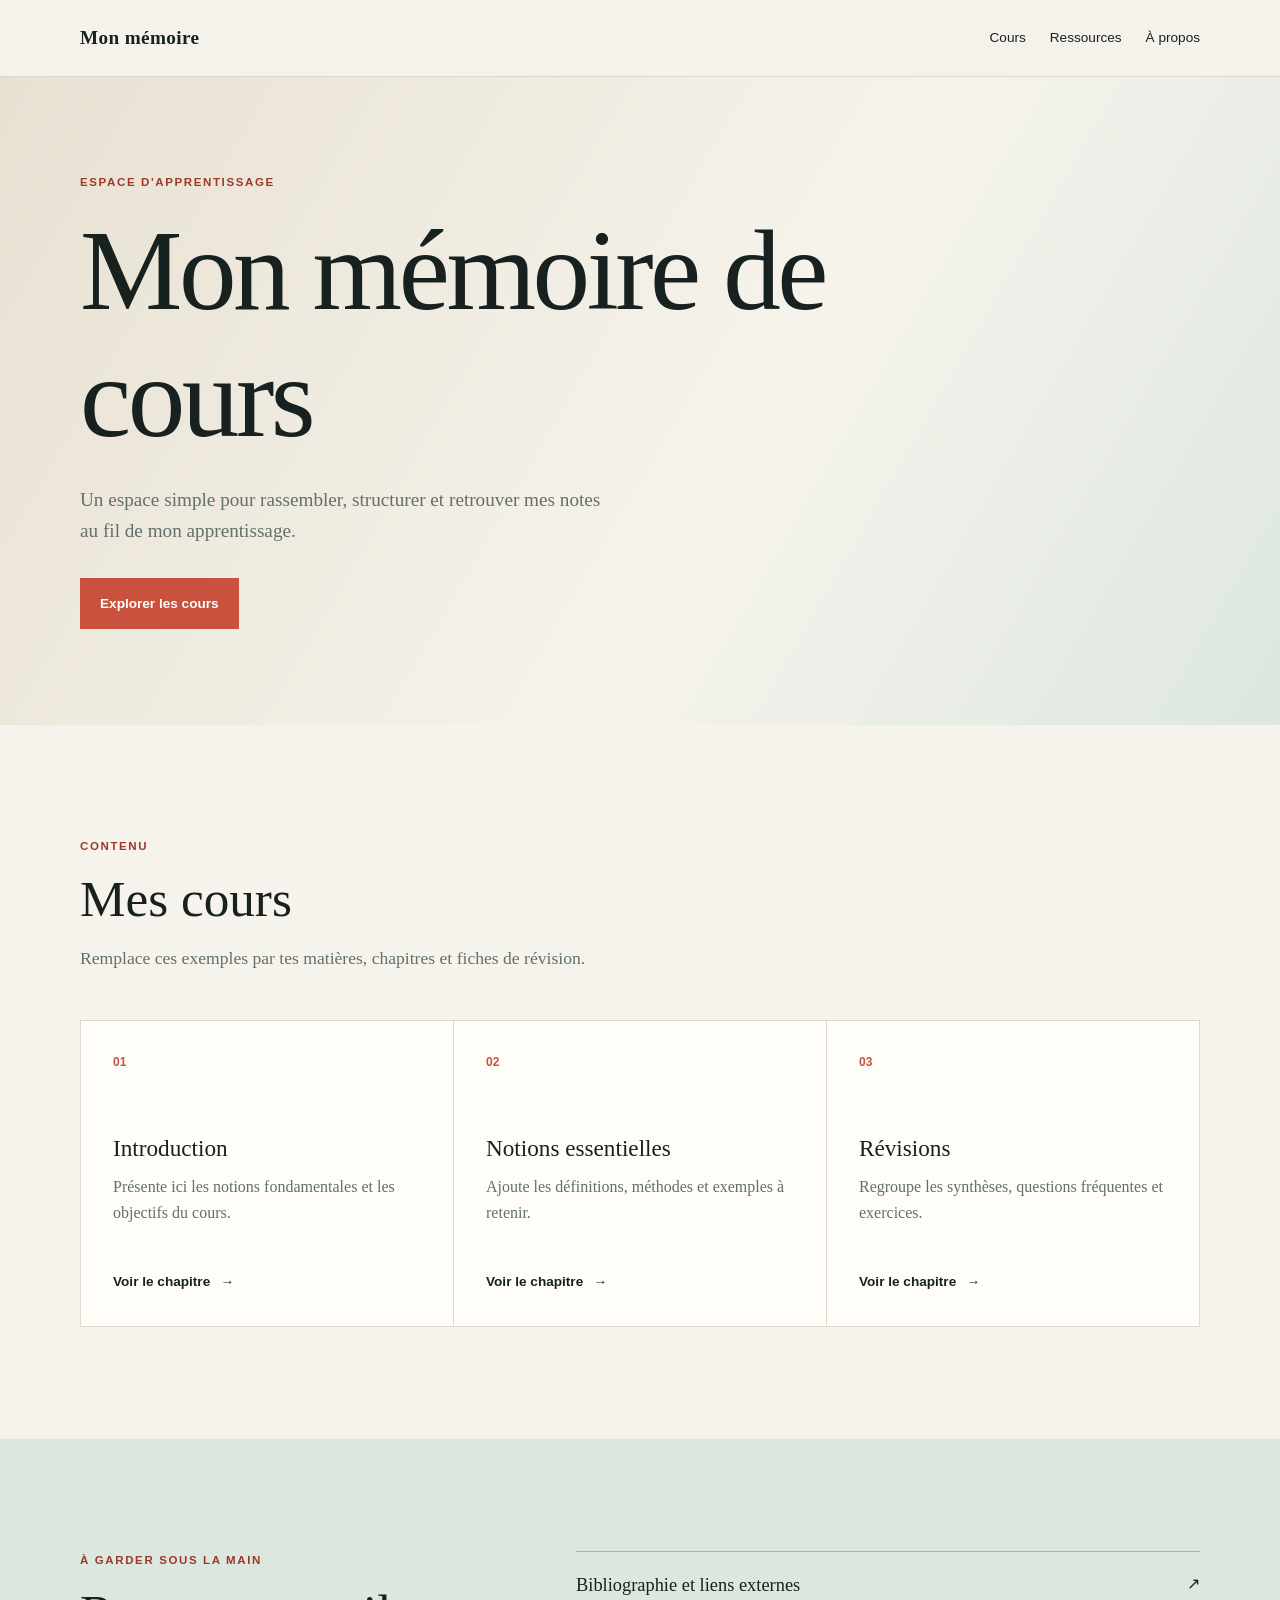
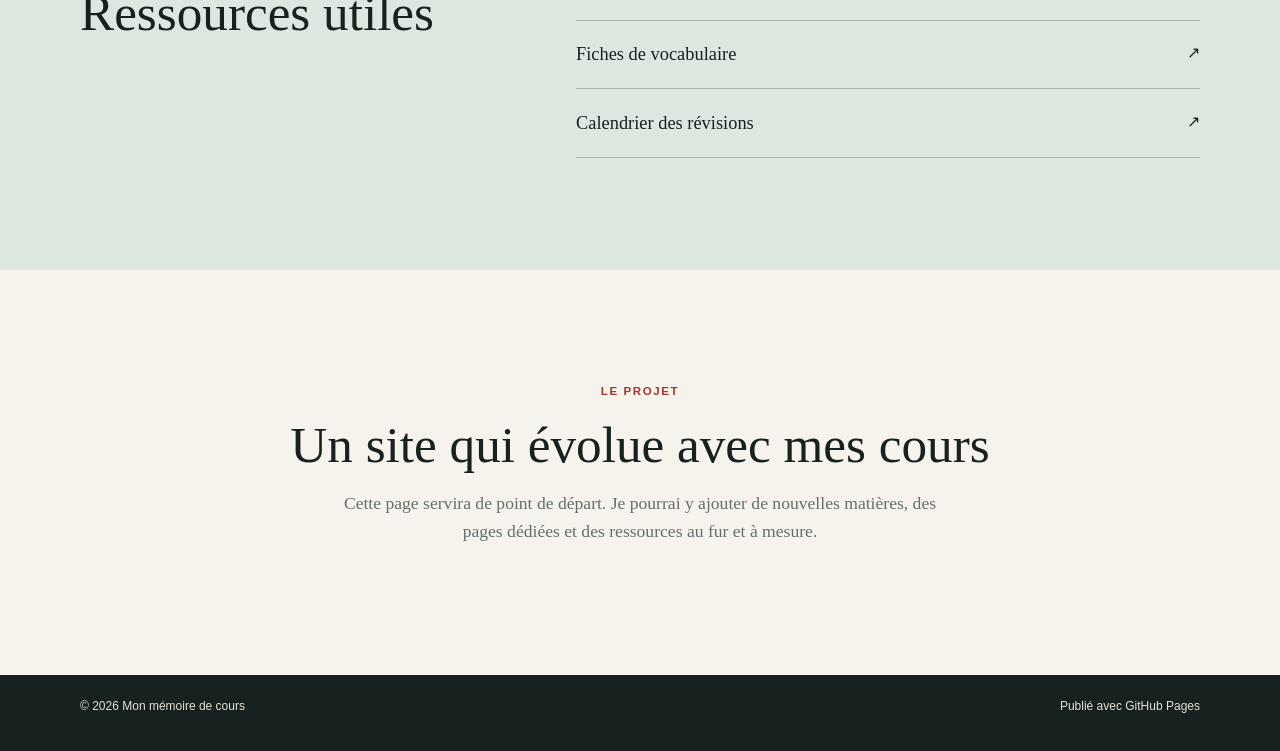
==== index.html @ 3faaf84e "Création du mémoire de cours" ====
<!DOCTYPE html>
<html lang="fr">
<head>
  <meta charset="UTF-8">
  <meta name="viewport" content="width=device-width, initial-scale=1.0">
  <meta name="description" content="Mémoire de cours personnel, organisé par thèmes et chapitres.">
  <title>Mon mémoire de cours</title>
  <link rel="stylesheet" href="style.css">
</head>
<body>
  <header class="site-header">
    <div class="container header-content">
      <a class="logo" href="#accueil" aria-label="Retour à l'accueil">Mon mémoire</a>
      <nav aria-label="Navigation principale">
        <a href="#cours">Cours</a>
        <a href="#ressources">Ressources</a>
        <a href="#a-propos">À propos</a>
      </nav>
    </div>
  </header>

  <main>
    <section id="accueil" class="hero">
      <div class="container hero-content">
        <p class="eyebrow">Espace d'apprentissage</p>
        <h1>Mon mémoire de cours</h1>
        <p class="hero-text">Un espace simple pour rassembler, structurer et retrouver mes notes au fil de mon apprentissage.</p>
        <a class="button" href="#cours">Explorer les cours</a>
      </div>
    </section>

    <section id="cours" class="section container">
      <div class="section-heading">
        <p class="eyebrow">Contenu</p>
        <h2>Mes cours</h2>
        <p>Remplace ces exemples par tes matières, chapitres et fiches de révision.</p>
      </div>

      <div class="course-grid">
        <article class="course-card">
          <span class="card-number">01</span>
          <h3>Introduction</h3>
          <p>Présente ici les notions fondamentales et les objectifs du cours.</p>
          <a href="#">Voir le chapitre <span aria-hidden="true">→</span></a>
        </article>
        <article class="course-card">
          <span class="card-number">02</span>
          <h3>Notions essentielles</h3>
          <p>Ajoute les définitions, méthodes et exemples à retenir.</p>
          <a href="#">Voir le chapitre <span aria-hidden="true">→</span></a>
        </article>
        <article class="course-card">
          <span class="card-number">03</span>
          <h3>Révisions</h3>
          <p>Regroupe les synthèses, questions fréquentes et exercices.</p>
          <a href="#">Voir le chapitre <span aria-hidden="true">→</span></a>
        </article>
      </div>
    </section>

    <section id="ressources" class="section section-alt">
      <div class="container resource-layout">
        <div>
          <p class="eyebrow">À garder sous la main</p>
          <h2>Ressources utiles</h2>
        </div>
        <ul class="resource-list">
          <li><a href="#">Bibliographie et liens externes</a><span>↗</span></li>
          <li><a href="#">Fiches de vocabulaire</a><span>↗</span></li>
          <li><a href="#">Calendrier des révisions</a><span>↗</span></li>
        </ul>
      </div>
    </section>

    <section id="a-propos" class="section container about">
      <p class="eyebrow">Le projet</p>
      <h2>Un site qui évolue avec mes cours</h2>
      <p>Cette page servira de point de départ. Je pourrai y ajouter de nouvelles matières, des pages dédiées et des ressources au fur et à mesure.</p>
    </section>
  </main>

  <footer class="site-footer">
    <div class="container footer-content">
      <p>© 2026 Mon mémoire de cours</p>
      <p>Publié avec GitHub Pages</p>
    </div>
  </footer>
</body>
</html>
---- style.css ----
:root {
  --ink: #17211f;
  --muted: #61706c;
  --paper: #f6f3ec;
  --surface: #fffdf8;
  --accent: #c8523d;
  --accent-dark: #9d382b;
  --line: #ddd8cd;
  --max-width: 1120px;
}

* {
  box-sizing: border-box;
}

html {
  scroll-behavior: smooth;
}

body {
  margin: 0;
  color: var(--ink);
  background: var(--paper);
  font-family: Georgia, "Times New Roman", serif;
  line-height: 1.6;
}

a {
  color: inherit;
}

.container {
  width: min(calc(100% - 3rem), var(--max-width));
  margin: 0 auto;
}

.site-header {
  border-bottom: 1px solid var(--line);
  background: rgba(246, 243, 236, 0.94);
}

.header-content,
.footer-content {
  display: flex;
  align-items: center;
  justify-content: space-between;
  gap: 2rem;
  min-height: 76px;
}

.logo {
  color: var(--ink);
  font-size: 1.2rem;
  font-weight: bold;
  text-decoration: none;
  letter-spacing: 0.02em;
}

nav {
  display: flex;
  gap: 1.5rem;
  font-family: Arial, sans-serif;
  font-size: 0.85rem;
}

nav a {
  text-decoration: none;
}

nav a:hover,
.course-card a:hover,
.resource-list a:hover {
  color: var(--accent);
}

.hero {
  min-height: 560px;
  display: grid;
  align-items: center;
  background: linear-gradient(120deg, #e8e1d2 0%, var(--paper) 58%, #dce7e0 100%);
}

.hero-content {
  padding: 6rem 0;
}

.eyebrow {
  margin: 0 0 1rem;
  color: var(--accent-dark);
  font-family: Arial, sans-serif;
  font-size: 0.72rem;
  font-weight: bold;
  letter-spacing: 0.14em;
  text-transform: uppercase;
}

h1,
h2,
h3,
p {
  margin-top: 0;
}

h1,
h2,
h3 {
  line-height: 1.1;
}

h1 {
  max-width: 760px;
  margin-bottom: 1.5rem;
  font-size: clamp(3.5rem, 9vw, 7.5rem);
  font-weight: normal;
  letter-spacing: -0.03em;
}

h2 {
  margin-bottom: 1rem;
  font-size: clamp(2rem, 4vw, 3.5rem);
  font-weight: normal;
}

h3 {
  margin-bottom: 0.8rem;
  font-size: 1.45rem;
  font-weight: normal;
}

.hero-text {
  max-width: 540px;
  margin-bottom: 2rem;
  color: var(--muted);
  font-size: 1.2rem;
}

.button {
  display: inline-block;
  padding: 0.9rem 1.25rem;
  color: #fff;
  background: var(--accent);
  font-family: Arial, sans-serif;
  font-size: 0.85rem;
  font-weight: bold;
  text-decoration: none;
}

.button:hover {
  background: var(--accent-dark);
}

.section {
  padding-top: 7rem;
  padding-bottom: 7rem;
}

.section-heading {
  max-width: 660px;
  margin-bottom: 3rem;
}

.section-heading > p:last-child,
.about > p:last-child {
  color: var(--muted);
  font-size: 1.1rem;
}

.course-grid {
  display: grid;
  grid-template-columns: repeat(3, 1fr);
  gap: 1px;
  background: var(--line);
  border: 1px solid var(--line);
}

.course-card {
  min-height: 300px;
  padding: 2rem;
  background: var(--surface);
}

.card-number {
  display: block;
  margin-bottom: 4rem;
  color: var(--accent);
  font-family: Arial, sans-serif;
  font-size: 0.75rem;
  font-weight: bold;
}

.course-card p {
  min-height: 78px;
  color: var(--muted);
}

.course-card a {
  font-family: Arial, sans-serif;
  font-size: 0.85rem;
  font-weight: bold;
  text-decoration: none;
}

.course-card a span {
  margin-left: 0.4rem;
}

.section-alt {
  background: #dce7e0;
}

.resource-layout {
  display: grid;
  grid-template-columns: 0.8fr 1.2fr;
  gap: 5rem;
  align-items: start;
}

.resource-list {
  margin: 0;
  padding: 0;
  list-style: none;
  border-top: 1px solid rgba(23, 33, 31, 0.25);
}

.resource-list li {
  display: flex;
  justify-content: space-between;
  gap: 1rem;
  padding: 1.2rem 0;
  border-bottom: 1px solid rgba(23, 33, 31, 0.25);
}

.resource-list a {
  font-size: 1.15rem;
  text-decoration: none;
}

.about {
  max-width: calc(var(--max-width) * 0.75);
  margin-left: auto;
  margin-right: auto;
  text-align: center;
}

.about > p:last-child {
  max-width: 600px;
  margin-left: auto;
  margin-right: auto;
}

.site-footer {
  color: #e8e1d2;
  background: var(--ink);
  font-family: Arial, sans-serif;
  font-size: 0.75rem;
}

@media (max-width: 700px) {
  .container {
    width: min(calc(100% - 2rem), var(--max-width));
  }

  .header-content {
    align-items: flex-start;
    flex-direction: column;
    gap: 0.8rem;
    padding: 1.25rem 0;
  }

  nav {
    gap: 1rem;
  }

  .hero {
    min-height: 500px;
  }

  .hero-content {
    padding: 4rem 0;
  }

  h1 {
    font-size: clamp(3.2rem, 16vw, 5rem);
  }

  .section {
    padding-top: 5rem;
    padding-bottom: 5rem;
  }

  .course-grid,
  .resource-layout {
    grid-template-columns: 1fr;
  }

  .course-card {
    min-height: auto;
  }

  .card-number,
  .course-card p {
    margin-bottom: 1.5rem;
    min-height: auto;
  }

  .resource-layout {
    gap: 2rem;
  }

  .footer-content {
    align-items: flex-start;
    flex-direction: column;
    gap: 0.2rem;
    padding: 1.5rem 0;
  }
}
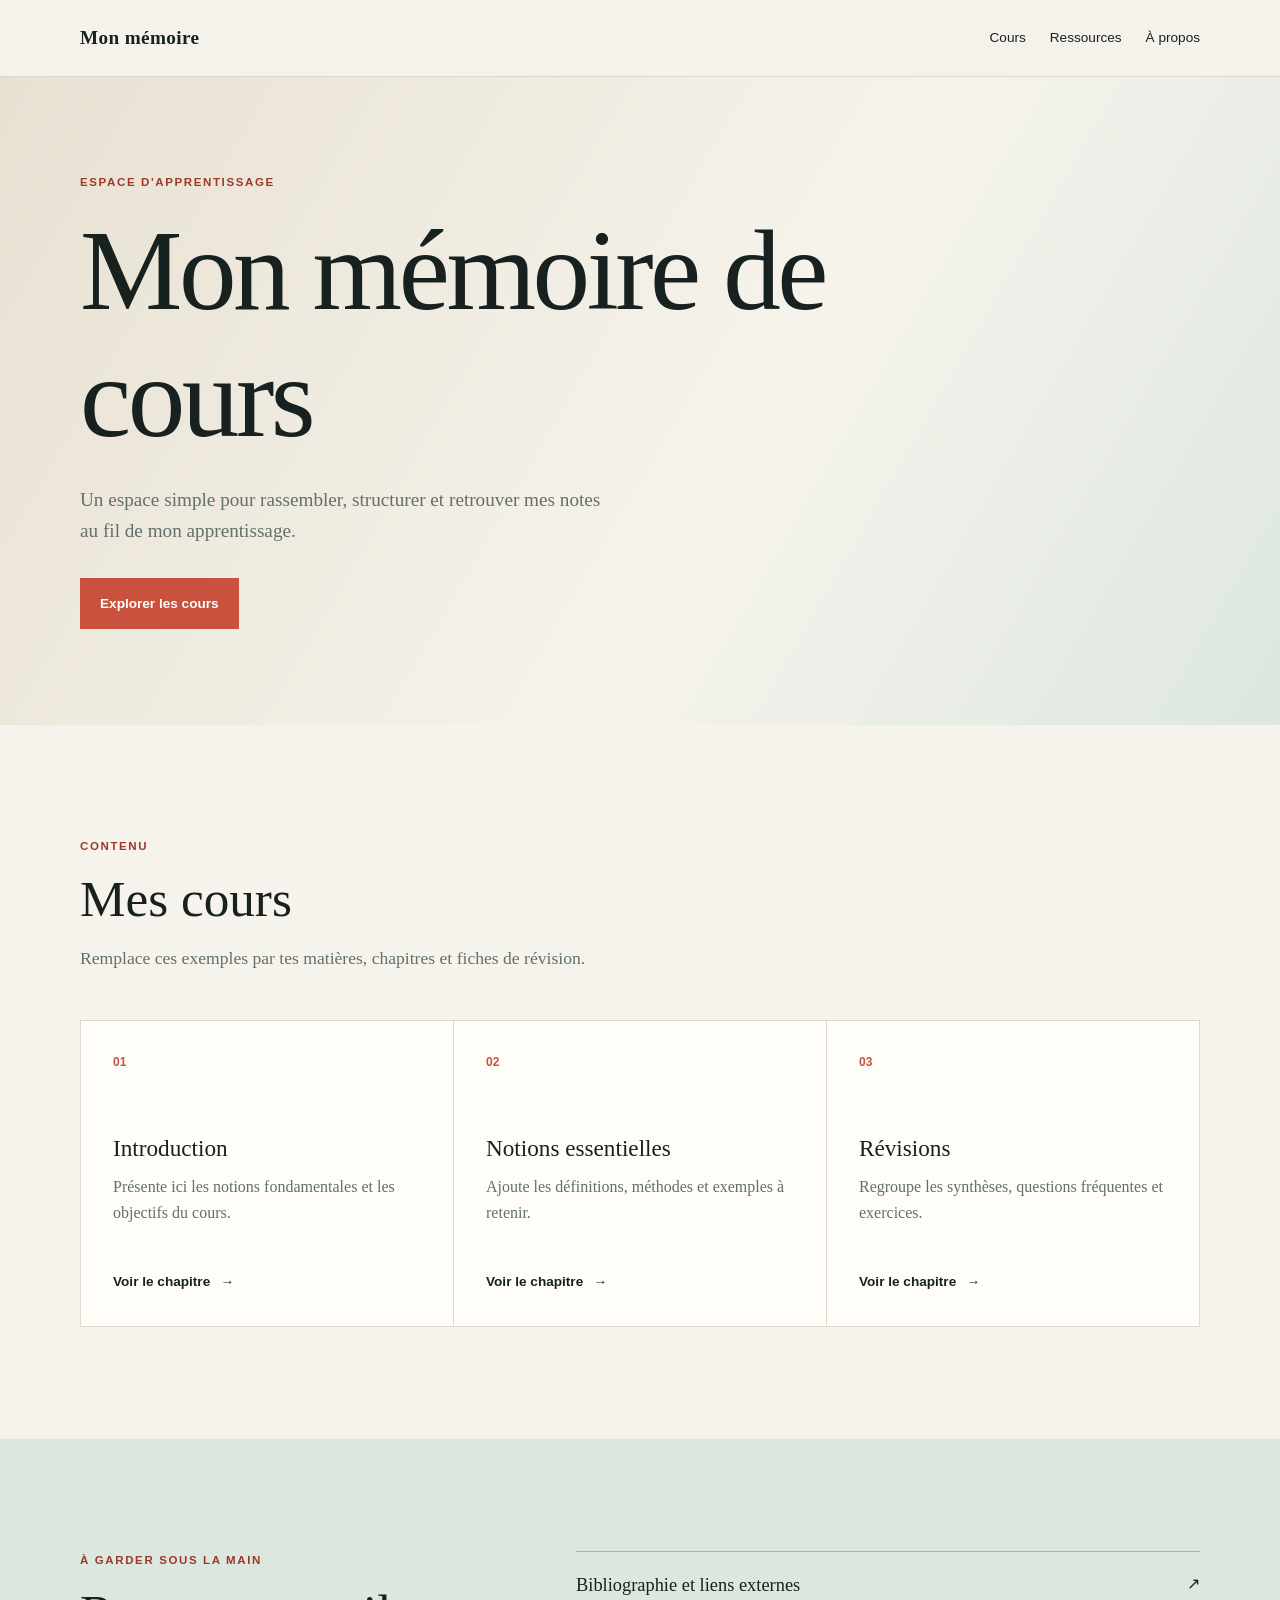
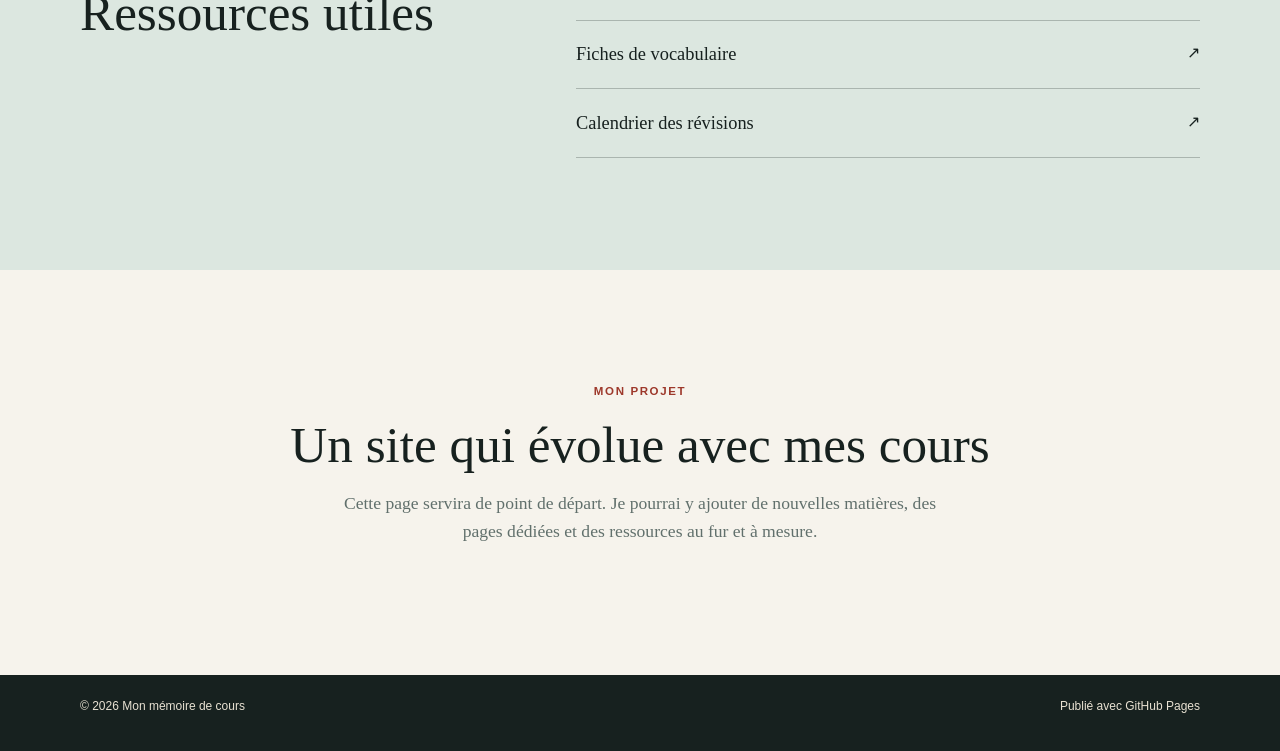
==== commit a1d4fe34: "maj du site" ====
--- a/index.html
+++ b/index.html
@@ -1,89 +1,90 @@
-<!DOCTYPE html>
-<html lang="fr">
-<head>
-  <meta charset="UTF-8">
-  <meta name="viewport" content="width=device-width, initial-scale=1.0">
-  <meta name="description" content="Mémoire de cours personnel, organisé par thèmes et chapitres.">
-  <title>Mon mémoire de cours</title>
-  <link rel="stylesheet" href="style.css">
-</head>
-<body>
-  <header class="site-header">
-    <div class="container header-content">
-      <a class="logo" href="#accueil" aria-label="Retour à l'accueil">Mon mémoire</a>
-      <nav aria-label="Navigation principale">
-        <a href="#cours">Cours</a>
-        <a href="#ressources">Ressources</a>
-        <a href="#a-propos">À propos</a>
-      </nav>
-    </div>
-  </header>
-
-  <main>
-    <section id="accueil" class="hero">
-      <div class="container hero-content">
-        <p class="eyebrow">Espace d'apprentissage</p>
-        <h1>Mon mémoire de cours</h1>
-        <p class="hero-text">Un espace simple pour rassembler, structurer et retrouver mes notes au fil de mon apprentissage.</p>
-        <a class="button" href="#cours">Explorer les cours</a>
-      </div>
-    </section>
-
-    <section id="cours" class="section container">
-      <div class="section-heading">
-        <p class="eyebrow">Contenu</p>
-        <h2>Mes cours</h2>
-        <p>Remplace ces exemples par tes matières, chapitres et fiches de révision.</p>
-      </div>
-
-      <div class="course-grid">
-        <article class="course-card">
-          <span class="card-number">01</span>
-          <h3>Introduction</h3>
-          <p>Présente ici les notions fondamentales et les objectifs du cours.</p>
-          <a href="#">Voir le chapitre <span aria-hidden="true">→</span></a>
-        </article>
-        <article class="course-card">
-          <span class="card-number">02</span>
-          <h3>Notions essentielles</h3>
-          <p>Ajoute les définitions, méthodes et exemples à retenir.</p>
-          <a href="#">Voir le chapitre <span aria-hidden="true">→</span></a>
-        </article>
-        <article class="course-card">
-          <span class="card-number">03</span>
-          <h3>Révisions</h3>
-          <p>Regroupe les synthèses, questions fréquentes et exercices.</p>
-          <a href="#">Voir le chapitre <span aria-hidden="true">→</span></a>
-        </article>
-      </div>
-    </section>
-
-    <section id="ressources" class="section section-alt">
-      <div class="container resource-layout">
-        <div>
-          <p class="eyebrow">À garder sous la main</p>
-          <h2>Ressources utiles</h2>
-        </div>
-        <ul class="resource-list">
-          <li><a href="#">Bibliographie et liens externes</a><span>↗</span></li>
-          <li><a href="#">Fiches de vocabulaire</a><span>↗</span></li>
-          <li><a href="#">Calendrier des révisions</a><span>↗</span></li>
-        </ul>
-      </div>
-    </section>
-
-    <section id="a-propos" class="section container about">
-      <p class="eyebrow">Le projet</p>
-      <h2>Un site qui évolue avec mes cours</h2>
-      <p>Cette page servira de point de départ. Je pourrai y ajouter de nouvelles matières, des pages dédiées et des ressources au fur et à mesure.</p>
-    </section>
-  </main>
-
-  <footer class="site-footer">
-    <div class="container footer-content">
-      <p>© 2026 Mon mémoire de cours</p>
-      <p>Publié avec GitHub Pages</p>
-    </div>
-  </footer>
-</body>
-</html>
+<!DOCTYPE html>
+<html lang="fr">
+<head>
+  <meta charset="UTF-8">
+  <meta name="viewport" content="width=device-width, initial-scale=1.0">
+  <meta name="description" content="Mémoire de cours personnel, organisé par thèmes et chapitres.">
+  <title>Mon mémoire de cours</title>
+  <link rel="stylesheet" href="style.css">
+</head>
+<body>
+  <header class="site-header">
+    <div class="container header-content">
+      <a class="logo" href="#accueil" aria-label="Retour à l'accueil">Mon mémoire</a>
+      <nav aria-label="Navigation principale">
+        <a href="#cours">Cours</a>
+        <a href="#ressources">Ressources</a>
+        <a href="#a-propos">À propos</a>
+      </nav>
+    </div>
+  </header>
+
+  <main>
+    <section id="accueil" class="hero">
+      <div class="container hero-content">
+        <p class="eyebrow">Espace d'apprentissage</p>
+        <h1>Mon mémoire de cours</h1>
+        <p class="hero-text">Un espace simple pour rassembler, structurer et retrouver mes notes au fil de mon apprentissage.</p>
+        <a class="button" href="#cours">Explorer les cours</a>
+      </div>
+    </section>
+
+    <section id="cours" class="section container">
+      <div class="section-heading">
+        <p class="eyebrow">Contenu</p>
+        <h2>Mes cours</h2>
+        <p>Remplace ces exemples par tes matières, chapitres et fiches de révision.</p>
+      </div>
+
+      <div class="course-grid">
+        <article class="course-card">
+          <span class="card-number">01</span>
+          <h3>Introduction</h3>
+          <p>Présente ici les notions fondamentales et les objectifs du cours.</p>
+          <a href="#">Voir le chapitre <span aria-hidden="true">→</span></a>
+        </article>
+        <article class="course-card">
+          <span class="card-number">02</span>
+          <h3>Notions essentielles</h3>
+          <p>Ajoute les définitions, méthodes et exemples à retenir.</p>
+          <a href="#">Voir le chapitre <span aria-hidden="true">→</span></a>
+        </article>
+        <article class="course-card">
+          <span class="card-number">03</span>
+          <h3>Révisions</h3>
+          <p>Regroupe les synthèses, questions fréquentes et exercices.</p>
+          <a href="#">Voir le chapitre <span aria-hidden="true">→</span></a>
+        </article>
+      </div>
+    </section>
+
+    <section id="ressources" class="section section-alt">
+      <div class="container resource-layout">
+        <div>
+          <p class="eyebrow">À garder sous la main</p>
+          <h2>Ressources utiles</h2>
+        </div>
+        <ul class="resource-list">
+          <li><a href="#">Bibliographie et liens externes</a><span>↗</span></li>
+          <li><a href="#">Fiches de vocabulaire</a><span>↗</span></li>
+          <li><a href="#">Calendrier des révisions</a><span>↗</span></li>
+        </ul>
+      </div>
+    </section>
+
+    <section id="a-propos" class="section container about">
+      <p class="eyebrow">mon projet</p>
+      <h2>Un site qui évolue avec mes cours</h2>
+      <p>Cette page servira de point de départ. Je pourrai y ajouter de nouvelles matières, des pages dédiées et des ressources au fur et à mesure.</p>
+    </section>
+  </main>
+
+  <footer class="site-footer">
+    <div class="container footer-content">
+      <p>© 2026 Mon mémoire de cours</p>
+      <p>Publié avec GitHub Pages</p>
+
+    </div>
+  </footer>
+</body>
+</html>
--- a/style.css
+++ b/style.css
@@ -1,316 +1,316 @@
-:root {
-  --ink: #17211f;
-  --muted: #61706c;
-  --paper: #f6f3ec;
-  --surface: #fffdf8;
-  --accent: #c8523d;
-  --accent-dark: #9d382b;
-  --line: #ddd8cd;
-  --max-width: 1120px;
-}
-
-* {
-  box-sizing: border-box;
-}
-
-html {
-  scroll-behavior: smooth;
-}
-
-body {
-  margin: 0;
-  color: var(--ink);
-  background: var(--paper);
-  font-family: Georgia, "Times New Roman", serif;
-  line-height: 1.6;
-}
-
-a {
-  color: inherit;
-}
-
-.container {
-  width: min(calc(100% - 3rem), var(--max-width));
-  margin: 0 auto;
-}
-
-.site-header {
-  border-bottom: 1px solid var(--line);
-  background: rgba(246, 243, 236, 0.94);
-}
-
-.header-content,
-.footer-content {
-  display: flex;
-  align-items: center;
-  justify-content: space-between;
-  gap: 2rem;
-  min-height: 76px;
-}
-
-.logo {
-  color: var(--ink);
-  font-size: 1.2rem;
-  font-weight: bold;
-  text-decoration: none;
-  letter-spacing: 0.02em;
-}
-
-nav {
-  display: flex;
-  gap: 1.5rem;
-  font-family: Arial, sans-serif;
-  font-size: 0.85rem;
-}
-
-nav a {
-  text-decoration: none;
-}
-
-nav a:hover,
-.course-card a:hover,
-.resource-list a:hover {
-  color: var(--accent);
-}
-
-.hero {
-  min-height: 560px;
-  display: grid;
-  align-items: center;
-  background: linear-gradient(120deg, #e8e1d2 0%, var(--paper) 58%, #dce7e0 100%);
-}
-
-.hero-content {
-  padding: 6rem 0;
-}
-
-.eyebrow {
-  margin: 0 0 1rem;
-  color: var(--accent-dark);
-  font-family: Arial, sans-serif;
-  font-size: 0.72rem;
-  font-weight: bold;
-  letter-spacing: 0.14em;
-  text-transform: uppercase;
-}
-
-h1,
-h2,
-h3,
-p {
-  margin-top: 0;
-}
-
-h1,
-h2,
-h3 {
-  line-height: 1.1;
-}
-
-h1 {
-  max-width: 760px;
-  margin-bottom: 1.5rem;
-  font-size: clamp(3.5rem, 9vw, 7.5rem);
-  font-weight: normal;
-  letter-spacing: -0.03em;
-}
-
-h2 {
-  margin-bottom: 1rem;
-  font-size: clamp(2rem, 4vw, 3.5rem);
-  font-weight: normal;
-}
-
-h3 {
-  margin-bottom: 0.8rem;
-  font-size: 1.45rem;
-  font-weight: normal;
-}
-
-.hero-text {
-  max-width: 540px;
-  margin-bottom: 2rem;
-  color: var(--muted);
-  font-size: 1.2rem;
-}
-
-.button {
-  display: inline-block;
-  padding: 0.9rem 1.25rem;
-  color: #fff;
-  background: var(--accent);
-  font-family: Arial, sans-serif;
-  font-size: 0.85rem;
-  font-weight: bold;
-  text-decoration: none;
-}
-
-.button:hover {
-  background: var(--accent-dark);
-}
-
-.section {
-  padding-top: 7rem;
-  padding-bottom: 7rem;
-}
-
-.section-heading {
-  max-width: 660px;
-  margin-bottom: 3rem;
-}
-
-.section-heading > p:last-child,
-.about > p:last-child {
-  color: var(--muted);
-  font-size: 1.1rem;
-}
-
-.course-grid {
-  display: grid;
-  grid-template-columns: repeat(3, 1fr);
-  gap: 1px;
-  background: var(--line);
-  border: 1px solid var(--line);
-}
-
-.course-card {
-  min-height: 300px;
-  padding: 2rem;
-  background: var(--surface);
-}
-
-.card-number {
-  display: block;
-  margin-bottom: 4rem;
-  color: var(--accent);
-  font-family: Arial, sans-serif;
-  font-size: 0.75rem;
-  font-weight: bold;
-}
-
-.course-card p {
-  min-height: 78px;
-  color: var(--muted);
-}
-
-.course-card a {
-  font-family: Arial, sans-serif;
-  font-size: 0.85rem;
-  font-weight: bold;
-  text-decoration: none;
-}
-
-.course-card a span {
-  margin-left: 0.4rem;
-}
-
-.section-alt {
-  background: #dce7e0;
-}
-
-.resource-layout {
-  display: grid;
-  grid-template-columns: 0.8fr 1.2fr;
-  gap: 5rem;
-  align-items: start;
-}
-
-.resource-list {
-  margin: 0;
-  padding: 0;
-  list-style: none;
-  border-top: 1px solid rgba(23, 33, 31, 0.25);
-}
-
-.resource-list li {
-  display: flex;
-  justify-content: space-between;
-  gap: 1rem;
-  padding: 1.2rem 0;
-  border-bottom: 1px solid rgba(23, 33, 31, 0.25);
-}
-
-.resource-list a {
-  font-size: 1.15rem;
-  text-decoration: none;
-}
-
-.about {
-  max-width: calc(var(--max-width) * 0.75);
-  margin-left: auto;
-  margin-right: auto;
-  text-align: center;
-}
-
-.about > p:last-child {
-  max-width: 600px;
-  margin-left: auto;
-  margin-right: auto;
-}
-
-.site-footer {
-  color: #e8e1d2;
-  background: var(--ink);
-  font-family: Arial, sans-serif;
-  font-size: 0.75rem;
-}
-
-@media (max-width: 700px) {
-  .container {
-    width: min(calc(100% - 2rem), var(--max-width));
-  }
-
-  .header-content {
-    align-items: flex-start;
-    flex-direction: column;
-    gap: 0.8rem;
-    padding: 1.25rem 0;
-  }
-
-  nav {
-    gap: 1rem;
-  }
-
-  .hero {
-    min-height: 500px;
-  }
-
-  .hero-content {
-    padding: 4rem 0;
-  }
-
-  h1 {
-    font-size: clamp(3.2rem, 16vw, 5rem);
-  }
-
-  .section {
-    padding-top: 5rem;
-    padding-bottom: 5rem;
-  }
-
-  .course-grid,
-  .resource-layout {
-    grid-template-columns: 1fr;
-  }
-
-  .course-card {
-    min-height: auto;
-  }
-
-  .card-number,
-  .course-card p {
-    margin-bottom: 1.5rem;
-    min-height: auto;
-  }
-
-  .resource-layout {
-    gap: 2rem;
-  }
-
-  .footer-content {
-    align-items: flex-start;
-    flex-direction: column;
-    gap: 0.2rem;
-    padding: 1.5rem 0;
-  }
-}
+:root {
+  --ink: #17211f;
+  --muted: #61706c;
+  --paper: #f6f3ec;
+  --surface: #fffdf8;
+  --accent: #c8523d;
+  --accent-dark: #9d382b;
+  --line: #ddd8cd;
+  --max-width: 1120px;
+}
+
+* {
+  box-sizing: border-box;
+}
+
+html {
+  scroll-behavior: smooth;
+}
+
+body {
+  margin: 0;
+  color: var(--ink);
+  background: var(--paper);
+  font-family: Georgia, "Times New Roman", serif;
+  line-height: 1.6;
+}
+
+a {
+  color: inherit;
+}
+
+.container {
+  width: min(calc(100% - 3rem), var(--max-width));
+  margin: 0 auto;
+}
+
+.site-header {
+  border-bottom: 1px solid var(--line);
+  background: rgba(246, 243, 236, 0.94);
+}
+
+.header-content,
+.footer-content {
+  display: flex;
+  align-items: center;
+  justify-content: space-between;
+  gap: 2rem;
+  min-height: 76px;
+}
+
+.logo {
+  color: var(--ink);
+  font-size: 1.2rem;
+  font-weight: bold;
+  text-decoration: none;
+  letter-spacing: 0.02em;
+}
+
+nav {
+  display: flex;
+  gap: 1.5rem;
+  font-family: Arial, sans-serif;
+  font-size: 0.85rem;
+}
+
+nav a {
+  text-decoration: none;
+}
+
+nav a:hover,
+.course-card a:hover,
+.resource-list a:hover {
+  color: var(--accent);
+}
+
+.hero {
+  min-height: 560px;
+  display: grid;
+  align-items: center;
+  background: linear-gradient(120deg, #e8e1d2 0%, var(--paper) 58%, #dce7e0 100%);
+}
+
+.hero-content {
+  padding: 6rem 0;
+}
+
+.eyebrow {
+  margin: 0 0 1rem;
+  color: var(--accent-dark);
+  font-family: Arial, sans-serif;
+  font-size: 0.72rem;
+  font-weight: bold;
+  letter-spacing: 0.14em;
+  text-transform: uppercase;
+}
+
+h1,
+h2,
+h3,
+p {
+  margin-top: 0;
+}
+
+h1,
+h2,
+h3 {
+  line-height: 1.1;
+}
+
+h1 {
+  max-width: 760px;
+  margin-bottom: 1.5rem;
+  font-size: clamp(3.5rem, 9vw, 7.5rem);
+  font-weight: normal;
+  letter-spacing: -0.03em;
+}
+
+h2 {
+  margin-bottom: 1rem;
+  font-size: clamp(2rem, 4vw, 3.5rem);
+  font-weight: normal;
+}
+
+h3 {
+  margin-bottom: 0.8rem;
+  font-size: 1.45rem;
+  font-weight: normal;
+}
+
+.hero-text {
+  max-width: 540px;
+  margin-bottom: 2rem;
+  color: var(--muted);
+  font-size: 1.2rem;
+}
+
+.button {
+  display: inline-block;
+  padding: 0.9rem 1.25rem;
+  color: #fff;
+  background: var(--accent);
+  font-family: Arial, sans-serif;
+  font-size: 0.85rem;
+  font-weight: bold;
+  text-decoration: none;
+}
+
+.button:hover {
+  background: var(--accent-dark);
+}
+
+.section {
+  padding-top: 7rem;
+  padding-bottom: 7rem;
+}
+
+.section-heading {
+  max-width: 660px;
+  margin-bottom: 3rem;
+}
+
+.section-heading > p:last-child,
+.about > p:last-child {
+  color: var(--muted);
+  font-size: 1.1rem;
+}
+
+.course-grid {
+  display: grid;
+  grid-template-columns: repeat(3, 1fr);
+  gap: 1px;
+  background: var(--line);
+  border: 1px solid var(--line);
+}
+
+.course-card {
+  min-height: 300px;
+  padding: 2rem;
+  background: var(--surface);
+}
+
+.card-number {
+  display: block;
+  margin-bottom: 4rem;
+  color: var(--accent);
+  font-family: Arial, sans-serif;
+  font-size: 0.75rem;
+  font-weight: bold;
+}
+
+.course-card p {
+  min-height: 78px;
+  color: var(--muted);
+}
+
+.course-card a {
+  font-family: Arial, sans-serif;
+  font-size: 0.85rem;
+  font-weight: bold;
+  text-decoration: none;
+}
+
+.course-card a span {
+  margin-left: 0.4rem;
+}
+
+.section-alt {
+  background: #dce7e0;
+}
+
+.resource-layout {
+  display: grid;
+  grid-template-columns: 0.8fr 1.2fr;
+  gap: 5rem;
+  align-items: start;
+}
+
+.resource-list {
+  margin: 0;
+  padding: 0;
+  list-style: none;
+  border-top: 1px solid rgba(23, 33, 31, 0.25);
+}
+
+.resource-list li {
+  display: flex;
+  justify-content: space-between;
+  gap: 1rem;
+  padding: 1.2rem 0;
+  border-bottom: 1px solid rgba(23, 33, 31, 0.25);
+}
+
+.resource-list a {
+  font-size: 1.15rem;
+  text-decoration: none;
+}
+
+.about {
+  max-width: calc(var(--max-width) * 0.75);
+  margin-left: auto;
+  margin-right: auto;
+  text-align: center;
+}
+
+.about > p:last-child {
+  max-width: 600px;
+  margin-left: auto;
+  margin-right: auto;
+}
+
+.site-footer {
+  color: #e8e1d2;
+  background: var(--ink);
+  font-family: Arial, sans-serif;
+  font-size: 0.75rem;
+}
+
+@media (max-width: 700px) {
+  .container {
+    width: min(calc(100% - 2rem), var(--max-width));
+  }
+
+  .header-content {
+    align-items: flex-start;
+    flex-direction: column;
+    gap: 0.8rem;
+    padding: 1.25rem 0;
+  }
+
+  nav {
+    gap: 1rem;
+  }
+
+  .hero {
+    min-height: 500px;
+  }
+
+  .hero-content {
+    padding: 4rem 0;
+  }
+
+  h1 {
+    font-size: clamp(3.2rem, 16vw, 5rem);
+  }
+
+  .section {
+    padding-top: 5rem;
+    padding-bottom: 5rem;
+  }
+
+  .course-grid,
+  .resource-layout {
+    grid-template-columns: 1fr;
+  }
+
+  .course-card {
+    min-height: auto;
+  }
+
+  .card-number,
+  .course-card p {
+    margin-bottom: 1.5rem;
+    min-height: auto;
+  }
+
+  .resource-layout {
+    gap: 2rem;
+  }
+
+  .footer-content {
+    align-items: flex-start;
+    flex-direction: column;
+    gap: 0.2rem;
+    padding: 1.5rem 0;
+  }
+}
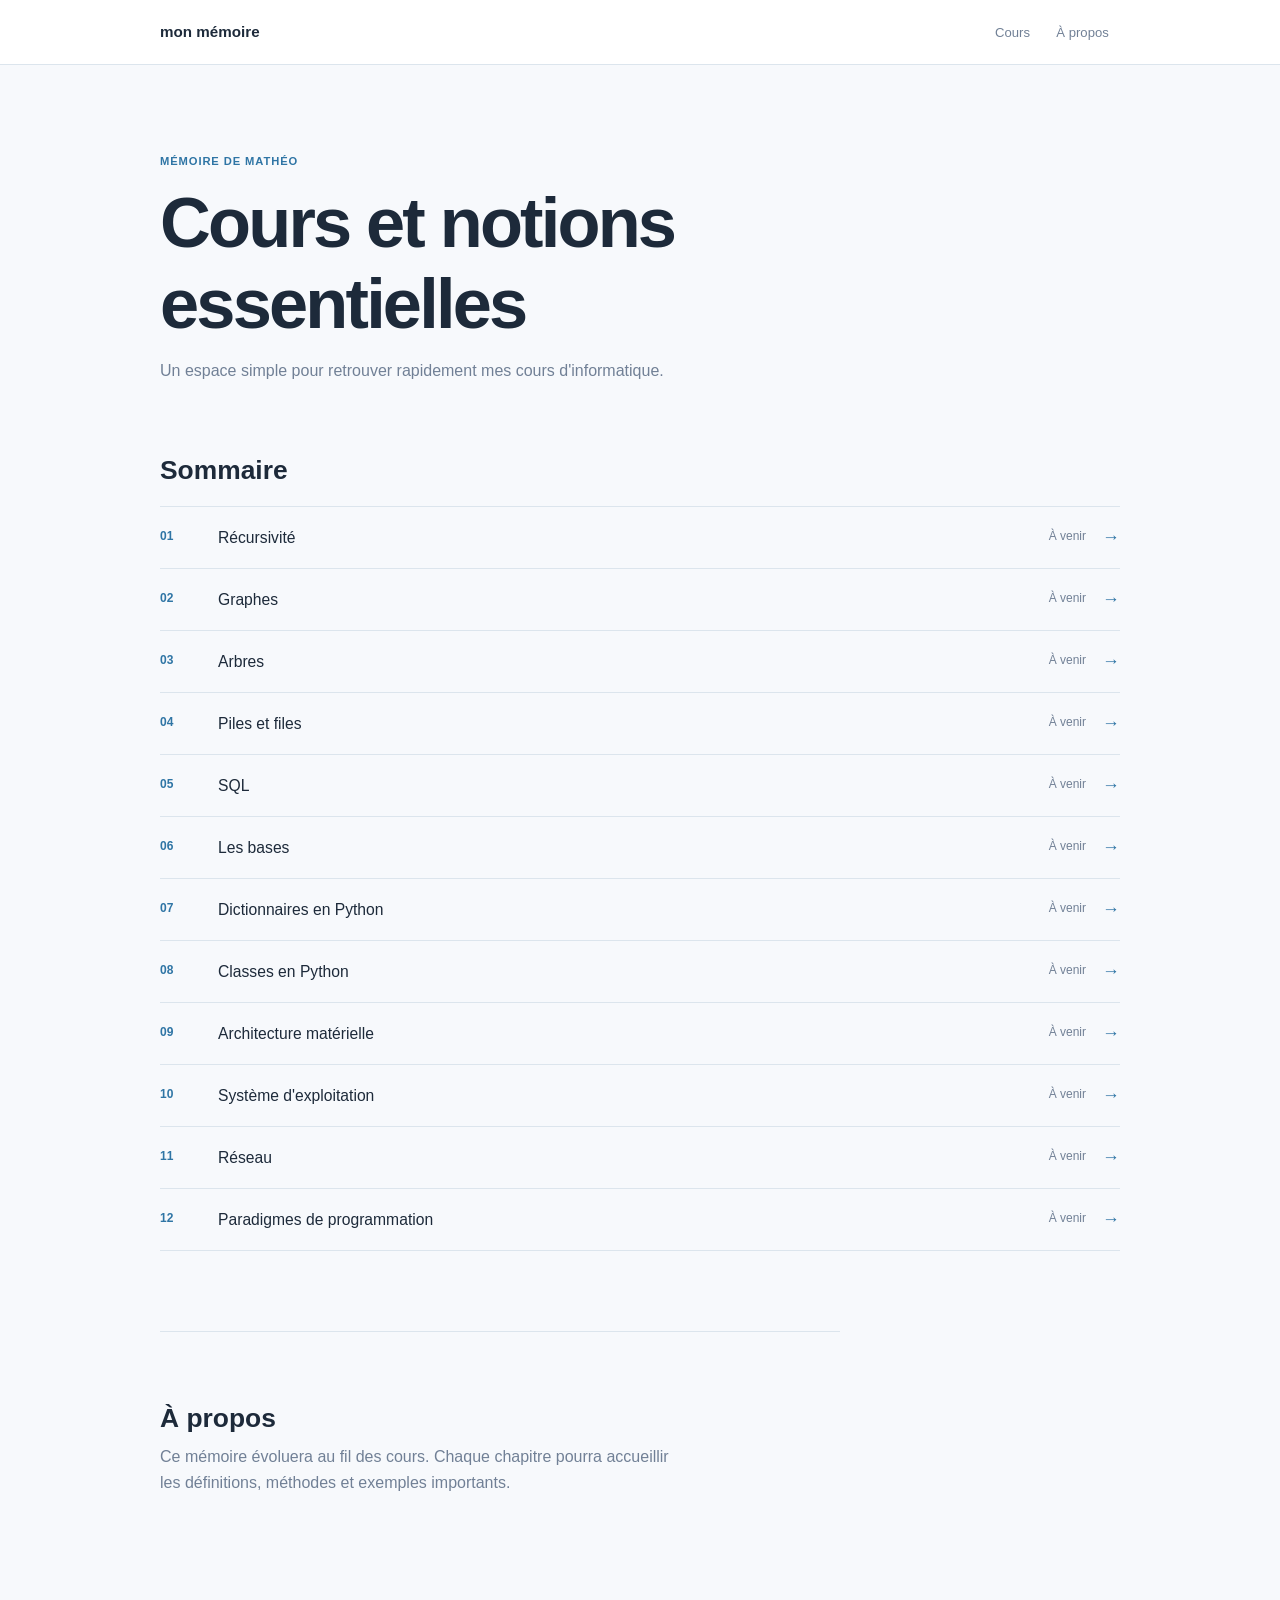
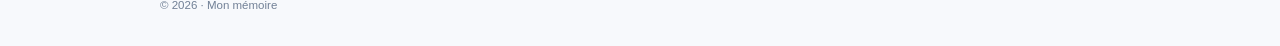
==== commit e923327d: "Ajouter les pages des cours" ====
--- a/index.html
+++ b/index.html
@@ -1,90 +1,56 @@
-<!DOCTYPE html>
-<html lang="fr">
-<head>
-  <meta charset="UTF-8">
-  <meta name="viewport" content="width=device-width, initial-scale=1.0">
-  <meta name="description" content="Mémoire de cours personnel, organisé par thèmes et chapitres.">
-  <title>Mon mémoire de cours</title>
-  <link rel="stylesheet" href="style.css">
-</head>
-<body>
-  <header class="site-header">
-    <div class="container header-content">
-      <a class="logo" href="#accueil" aria-label="Retour à l'accueil">Mon mémoire</a>
-      <nav aria-label="Navigation principale">
-        <a href="#cours">Cours</a>
-        <a href="#ressources">Ressources</a>
-        <a href="#a-propos">À propos</a>
-      </nav>
-    </div>
-  </header>
-
-  <main>
-    <section id="accueil" class="hero">
-      <div class="container hero-content">
-        <p class="eyebrow">Espace d'apprentissage</p>
-        <h1>Mon mémoire de cours</h1>
-        <p class="hero-text">Un espace simple pour rassembler, structurer et retrouver mes notes au fil de mon apprentissage.</p>
-        <a class="button" href="#cours">Explorer les cours</a>
-      </div>
-    </section>
-
-    <section id="cours" class="section container">
-      <div class="section-heading">
-        <p class="eyebrow">Contenu</p>
-        <h2>Mes cours</h2>
-        <p>Remplace ces exemples par tes matières, chapitres et fiches de révision.</p>
-      </div>
-
-      <div class="course-grid">
-        <article class="course-card">
-          <span class="card-number">01</span>
-          <h3>Introduction</h3>
-          <p>Présente ici les notions fondamentales et les objectifs du cours.</p>
-          <a href="#">Voir le chapitre <span aria-hidden="true">→</span></a>
-        </article>
-        <article class="course-card">
-          <span class="card-number">02</span>
-          <h3>Notions essentielles</h3>
-          <p>Ajoute les définitions, méthodes et exemples à retenir.</p>
-          <a href="#">Voir le chapitre <span aria-hidden="true">→</span></a>
-        </article>
-        <article class="course-card">
-          <span class="card-number">03</span>
-          <h3>Révisions</h3>
-          <p>Regroupe les synthèses, questions fréquentes et exercices.</p>
-          <a href="#">Voir le chapitre <span aria-hidden="true">→</span></a>
-        </article>
-      </div>
-    </section>
-
-    <section id="ressources" class="section section-alt">
-      <div class="container resource-layout">
-        <div>
-          <p class="eyebrow">À garder sous la main</p>
-          <h2>Ressources utiles</h2>
-        </div>
-        <ul class="resource-list">
-          <li><a href="#">Bibliographie et liens externes</a><span>↗</span></li>
-          <li><a href="#">Fiches de vocabulaire</a><span>↗</span></li>
-          <li><a href="#">Calendrier des révisions</a><span>↗</span></li>
-        </ul>
-      </div>
-    </section>
-
-    <section id="a-propos" class="section container about">
-      <p class="eyebrow">mon projet</p>
-      <h2>Un site qui évolue avec mes cours</h2>
-      <p>Cette page servira de point de départ. Je pourrai y ajouter de nouvelles matières, des pages dédiées et des ressources au fur et à mesure.</p>
-    </section>
-  </main>
-
-  <footer class="site-footer">
-    <div class="container footer-content">
-      <p>© 2026 Mon mémoire de cours</p>
-      <p>Publié avec GitHub Pages</p>
-
-    </div>
-  </footer>
-</body>
-</html>
+<!DOCTYPE html>
+<html lang="fr">
+<head>
+  <meta charset="UTF-8">
+  <meta name="viewport" content="width=device-width, initial-scale=1.0">
+  <meta name="description" content="Le mémoire de cours de Mathéo.">
+  <title>Mon mémoire | Mathéo</title>
+  <link rel="stylesheet" href="style.css">
+</head>
+<body>
+  <header class="site-header">
+    <div class="header-inner">
+      <a class="brand" href="#accueil">mon mémoire</a>
+      <nav aria-label="Menu principal">
+        <a href="#cours">Cours</a>
+        <a href="#a-propos">À propos</a>
+      </nav>
+    </div>
+  </header>
+
+  <main id="accueil" class="page-shell">
+    <section class="intro" aria-labelledby="page-title">
+      <p class="kicker">Mémoire de Mathéo</p>
+      <h1 id="page-title">Cours et notions essentielles</h1>
+      <p class="intro-text">Un espace simple pour retrouver rapidement mes cours d'informatique.</p>
+    </section>
+
+    <section id="cours" class="chapters" aria-labelledby="chapters-title">
+      <div class="section-heading">
+        <h2 id="chapters-title">Sommaire</h2>
+      </div>
+      <div class="chapter-list">
+        <a class="chapter" href="recursivite.html"><span>01</span><strong>Récursivité</strong><em>À venir</em><b aria-hidden="true">→</b></a>
+        <a class="chapter" href="graphes.html"><span>02</span><strong>Graphes</strong><em>À venir</em><b aria-hidden="true">→</b></a>
+        <a class="chapter" href="arbres.html"><span>03</span><strong>Arbres</strong><em>À venir</em><b aria-hidden="true">→</b></a>
+        <a class="chapter" href="piles-et-files.html"><span>04</span><strong>Piles et files</strong><em>À venir</em><b aria-hidden="true">→</b></a>
+        <a class="chapter" href="sql.html"><span>05</span><strong>SQL</strong><em>À venir</em><b aria-hidden="true">→</b></a>
+        <a class="chapter" href="bases.html"><span>06</span><strong>Les bases</strong><em>À venir</em><b aria-hidden="true">→</b></a>
+        <a class="chapter" href="dictionnaires-python.html"><span>07</span><strong>Dictionnaires en Python</strong><em>À venir</em><b aria-hidden="true">→</b></a>
+        <a class="chapter" href="classes-python.html"><span>08</span><strong>Classes en Python</strong><em>À venir</em><b aria-hidden="true">→</b></a>
+        <a class="chapter" href="architecture-materielle.html"><span>09</span><strong>Architecture matérielle</strong><em>À venir</em><b aria-hidden="true">→</b></a>
+        <a class="chapter" href="systeme-exploitation.html"><span>10</span><strong>Système d'exploitation</strong><em>À venir</em><b aria-hidden="true">→</b></a>
+        <a class="chapter" href="reseau.html"><span>11</span><strong>Réseau</strong><em>À venir</em><b aria-hidden="true">→</b></a>
+        <a class="chapter" href="paradigmes-programmation.html"><span>12</span><strong>Paradigmes de programmation</strong><em>À venir</em><b aria-hidden="true">→</b></a>
+      </div>
+    </section>
+
+    <section id="a-propos" class="about" aria-labelledby="about-title">
+      <h2 id="about-title">À propos</h2>
+      <p>Ce mémoire évoluera au fil des cours. Chaque chapitre pourra accueillir les définitions, méthodes et exemples importants.</p>
+    </section>
+  </main>
+
+  <footer class="site-footer"><p>© 2026 · Mon mémoire</p></footer>
+</body>
+</html>
--- a/style.css
+++ b/style.css
@@ -1,316 +1,269 @@
-:root {
-  --ink: #17211f;
-  --muted: #61706c;
-  --paper: #f6f3ec;
-  --surface: #fffdf8;
-  --accent: #c8523d;
-  --accent-dark: #9d382b;
-  --line: #ddd8cd;
-  --max-width: 1120px;
-}
-
-* {
-  box-sizing: border-box;
-}
-
-html {
-  scroll-behavior: smooth;
-}
-
-body {
-  margin: 0;
-  color: var(--ink);
-  background: var(--paper);
-  font-family: Georgia, "Times New Roman", serif;
-  line-height: 1.6;
-}
-
-a {
-  color: inherit;
-}
-
-.container {
-  width: min(calc(100% - 3rem), var(--max-width));
-  margin: 0 auto;
-}
-
-.site-header {
-  border-bottom: 1px solid var(--line);
-  background: rgba(246, 243, 236, 0.94);
-}
-
-.header-content,
-.footer-content {
-  display: flex;
-  align-items: center;
-  justify-content: space-between;
-  gap: 2rem;
-  min-height: 76px;
-}
-
-.logo {
-  color: var(--ink);
-  font-size: 1.2rem;
-  font-weight: bold;
-  text-decoration: none;
-  letter-spacing: 0.02em;
-}
-
-nav {
-  display: flex;
-  gap: 1.5rem;
-  font-family: Arial, sans-serif;
-  font-size: 0.85rem;
-}
-
-nav a {
-  text-decoration: none;
-}
-
-nav a:hover,
-.course-card a:hover,
-.resource-list a:hover {
-  color: var(--accent);
-}
-
-.hero {
-  min-height: 560px;
-  display: grid;
-  align-items: center;
-  background: linear-gradient(120deg, #e8e1d2 0%, var(--paper) 58%, #dce7e0 100%);
-}
-
-.hero-content {
-  padding: 6rem 0;
-}
-
-.eyebrow {
-  margin: 0 0 1rem;
-  color: var(--accent-dark);
-  font-family: Arial, sans-serif;
-  font-size: 0.72rem;
-  font-weight: bold;
-  letter-spacing: 0.14em;
-  text-transform: uppercase;
-}
-
-h1,
-h2,
-h3,
-p {
-  margin-top: 0;
-}
-
-h1,
-h2,
-h3 {
-  line-height: 1.1;
-}
-
-h1 {
-  max-width: 760px;
-  margin-bottom: 1.5rem;
-  font-size: clamp(3.5rem, 9vw, 7.5rem);
-  font-weight: normal;
-  letter-spacing: -0.03em;
-}
-
-h2 {
-  margin-bottom: 1rem;
-  font-size: clamp(2rem, 4vw, 3.5rem);
-  font-weight: normal;
-}
-
-h3 {
-  margin-bottom: 0.8rem;
-  font-size: 1.45rem;
-  font-weight: normal;
-}
-
-.hero-text {
-  max-width: 540px;
-  margin-bottom: 2rem;
-  color: var(--muted);
-  font-size: 1.2rem;
-}
-
-.button {
-  display: inline-block;
-  padding: 0.9rem 1.25rem;
-  color: #fff;
-  background: var(--accent);
-  font-family: Arial, sans-serif;
-  font-size: 0.85rem;
-  font-weight: bold;
-  text-decoration: none;
-}
-
-.button:hover {
-  background: var(--accent-dark);
-}
-
-.section {
-  padding-top: 7rem;
-  padding-bottom: 7rem;
-}
-
-.section-heading {
-  max-width: 660px;
-  margin-bottom: 3rem;
-}
-
-.section-heading > p:last-child,
-.about > p:last-child {
-  color: var(--muted);
-  font-size: 1.1rem;
-}
-
-.course-grid {
-  display: grid;
-  grid-template-columns: repeat(3, 1fr);
-  gap: 1px;
-  background: var(--line);
-  border: 1px solid var(--line);
-}
-
-.course-card {
-  min-height: 300px;
-  padding: 2rem;
-  background: var(--surface);
-}
-
-.card-number {
-  display: block;
-  margin-bottom: 4rem;
-  color: var(--accent);
-  font-family: Arial, sans-serif;
-  font-size: 0.75rem;
-  font-weight: bold;
-}
-
-.course-card p {
-  min-height: 78px;
-  color: var(--muted);
-}
-
-.course-card a {
-  font-family: Arial, sans-serif;
-  font-size: 0.85rem;
-  font-weight: bold;
-  text-decoration: none;
-}
-
-.course-card a span {
-  margin-left: 0.4rem;
-}
-
-.section-alt {
-  background: #dce7e0;
-}
-
-.resource-layout {
-  display: grid;
-  grid-template-columns: 0.8fr 1.2fr;
-  gap: 5rem;
-  align-items: start;
-}
-
-.resource-list {
-  margin: 0;
-  padding: 0;
-  list-style: none;
-  border-top: 1px solid rgba(23, 33, 31, 0.25);
-}
-
-.resource-list li {
-  display: flex;
-  justify-content: space-between;
-  gap: 1rem;
-  padding: 1.2rem 0;
-  border-bottom: 1px solid rgba(23, 33, 31, 0.25);
-}
-
-.resource-list a {
-  font-size: 1.15rem;
-  text-decoration: none;
-}
-
-.about {
-  max-width: calc(var(--max-width) * 0.75);
-  margin-left: auto;
-  margin-right: auto;
-  text-align: center;
-}
-
-.about > p:last-child {
-  max-width: 600px;
-  margin-left: auto;
-  margin-right: auto;
-}
-
-.site-footer {
-  color: #e8e1d2;
-  background: var(--ink);
-  font-family: Arial, sans-serif;
-  font-size: 0.75rem;
-}
-
-@media (max-width: 700px) {
-  .container {
-    width: min(calc(100% - 2rem), var(--max-width));
-  }
-
-  .header-content {
-    align-items: flex-start;
-    flex-direction: column;
-    gap: 0.8rem;
-    padding: 1.25rem 0;
-  }
-
-  nav {
-    gap: 1rem;
-  }
-
-  .hero {
-    min-height: 500px;
-  }
-
-  .hero-content {
-    padding: 4rem 0;
-  }
-
-  h1 {
-    font-size: clamp(3.2rem, 16vw, 5rem);
-  }
-
-  .section {
-    padding-top: 5rem;
-    padding-bottom: 5rem;
-  }
-
-  .course-grid,
-  .resource-layout {
-    grid-template-columns: 1fr;
-  }
-
-  .course-card {
-    min-height: auto;
-  }
-
-  .card-number,
-  .course-card p {
-    margin-bottom: 1.5rem;
-    min-height: auto;
-  }
-
-  .resource-layout {
-    gap: 2rem;
-  }
-
-  .footer-content {
-    align-items: flex-start;
-    flex-direction: column;
-    gap: 0.2rem;
-    padding: 1.5rem 0;
-  }
-}
+:root {
+  --ink: #1d2a3a;
+  --muted: #718096;
+  --paper: #f7f9fc;
+  --surface: #ffffff;
+  --accent: #2f75a5;
+  --accent-soft: #eaf3f8;
+  --line: #dce5ed;
+  --max-width: 960px;
+}
+
+* {
+  box-sizing: border-box;
+}
+
+html {
+  scroll-behavior: smooth;
+}
+
+body {
+  margin: 0;
+  color: var(--ink);
+  background: var(--paper);
+  font-family: "Trebuchet MS", Arial, sans-serif;
+  line-height: 1.6;
+}
+
+a {
+  color: inherit;
+}
+
+.site-header {
+  position: sticky;
+  top: 0;
+  z-index: 1;
+  border-bottom: 1px solid var(--line);
+  background: rgba(255, 255, 255, 0.94);
+}
+
+.header-inner,
+.page-shell,
+.site-footer {
+  width: min(calc(100% - 3rem), var(--max-width));
+  margin: 0 auto;
+}
+
+.header-inner {
+  display: flex;
+  align-items: center;
+  justify-content: space-between;
+  min-height: 64px;
+}
+
+.brand {
+  color: var(--ink);
+  font-size: 0.95rem;
+  font-weight: bold;
+  text-decoration: none;
+}
+
+nav {
+  display: flex;
+  gap: 0.25rem;
+  font-size: 0.82rem;
+}
+
+nav a {
+  padding: 0.35rem 0.7rem;
+  color: var(--muted);
+  text-decoration: none;
+  border-radius: 4px;
+}
+
+nav a:hover,
+nav a:focus-visible {
+  color: var(--accent);
+  background: var(--accent-soft);
+}
+
+.intro {
+  padding: 5.5rem 0 4.5rem;
+}
+
+.kicker,
+.section-number {
+  color: var(--accent);
+  font-size: 0.7rem;
+  font-weight: bold;
+  letter-spacing: 0.08em;
+  text-transform: uppercase;
+}
+
+.kicker {
+  margin: 0 0 0.75rem;
+}
+
+h1,
+h2,
+p {
+  margin-top: 0;
+}
+
+h1,
+h2 {
+  line-height: 1.15;
+}
+
+h1 {
+  max-width: 650px;
+  margin-bottom: 0.8rem;
+  font-size: clamp(2.3rem, 6vw, 4.4rem);
+  letter-spacing: -0.04em;
+}
+
+.intro-text {
+  max-width: 520px;
+  margin-bottom: 0;
+  color: var(--muted);
+  font-size: 1rem;
+}
+
+.chapters {
+  padding-bottom: 5rem;
+}
+
+.section-heading {
+  display: flex;
+  align-items: baseline;
+  gap: 1rem;
+  margin-bottom: 1.25rem;
+}
+
+.section-heading h2,
+.about h2 {
+  margin-bottom: 0;
+  font-size: 1.65rem;
+}
+
+.section-number {
+  flex: 0 0 auto;
+}
+
+.chapter-list {
+  border-top: 1px solid var(--line);
+}
+
+.chapter {
+  display: grid;
+  grid-template-columns: 42px 1fr auto 18px;
+  align-items: center;
+  gap: 1rem;
+  min-height: 62px;
+  padding: 0.65rem 0;
+  border-bottom: 1px solid var(--line);
+  text-decoration: none;
+}
+
+.chapter > span {
+  color: var(--accent);
+  font-size: 0.75rem;
+  font-weight: bold;
+}
+
+.chapter strong {
+  font-size: 0.98rem;
+  font-weight: normal;
+}
+
+.chapter em {
+  color: var(--muted);
+  font-size: 0.75rem;
+  font-style: normal;
+}
+
+.chapter b {
+  color: var(--accent);
+  font-size: 1.1rem;
+  font-weight: normal;
+  text-align: center;
+}
+
+.chapter:hover,
+.chapter:focus-visible {
+  color: var(--accent);
+  outline: 0;
+}
+
+.about {
+  max-width: 680px;
+  padding: 4rem 0 5rem;
+  border-top: 1px solid var(--line);
+}
+
+.about h2 {
+  margin-top: 0.45rem;
+  margin-bottom: 0.7rem;
+}
+
+.about p {
+  max-width: 520px;
+  margin-bottom: 0;
+  color: var(--muted);
+}
+
+.course-page {
+  min-height: calc(100vh - 130px);
+  padding-top: 3rem;
+}
+
+.back-link {
+  display: inline-block;
+  margin-bottom: 4rem;
+  color: var(--muted);
+  font-size: 0.82rem;
+  text-decoration: none;
+}
+
+.back-link:hover,
+.back-link:focus-visible {
+  color: var(--accent);
+}
+
+.course-page h1 {
+  max-width: 760px;
+  margin-bottom: 1.5rem;
+}
+
+.course-status {
+  max-width: 620px;
+  margin: 0;
+  padding: 1rem 1.2rem;
+  color: var(--muted);
+  background: var(--accent-soft);
+}
+
+.site-footer {
+  padding: 1.25rem 0 2rem;
+  color: var(--muted);
+  font-size: 0.72rem;
+}
+
+.site-footer p {
+  margin: 0;
+}
+
+@media (max-width: 620px) {
+  .header-inner,
+  .page-shell,
+  .site-footer {
+    width: min(calc(100% - 2rem), var(--max-width));
+  }
+
+  .intro {
+    padding: 4rem 0 3.5rem;
+  }
+
+  .chapters {
+    padding-bottom: 3.5rem;
+  }
+
+  .chapter {
+    grid-template-columns: 32px 1fr 18px;
+    gap: 0.65rem;
+  }
+
+  .chapter em {
+    display: none;
+  }
+}
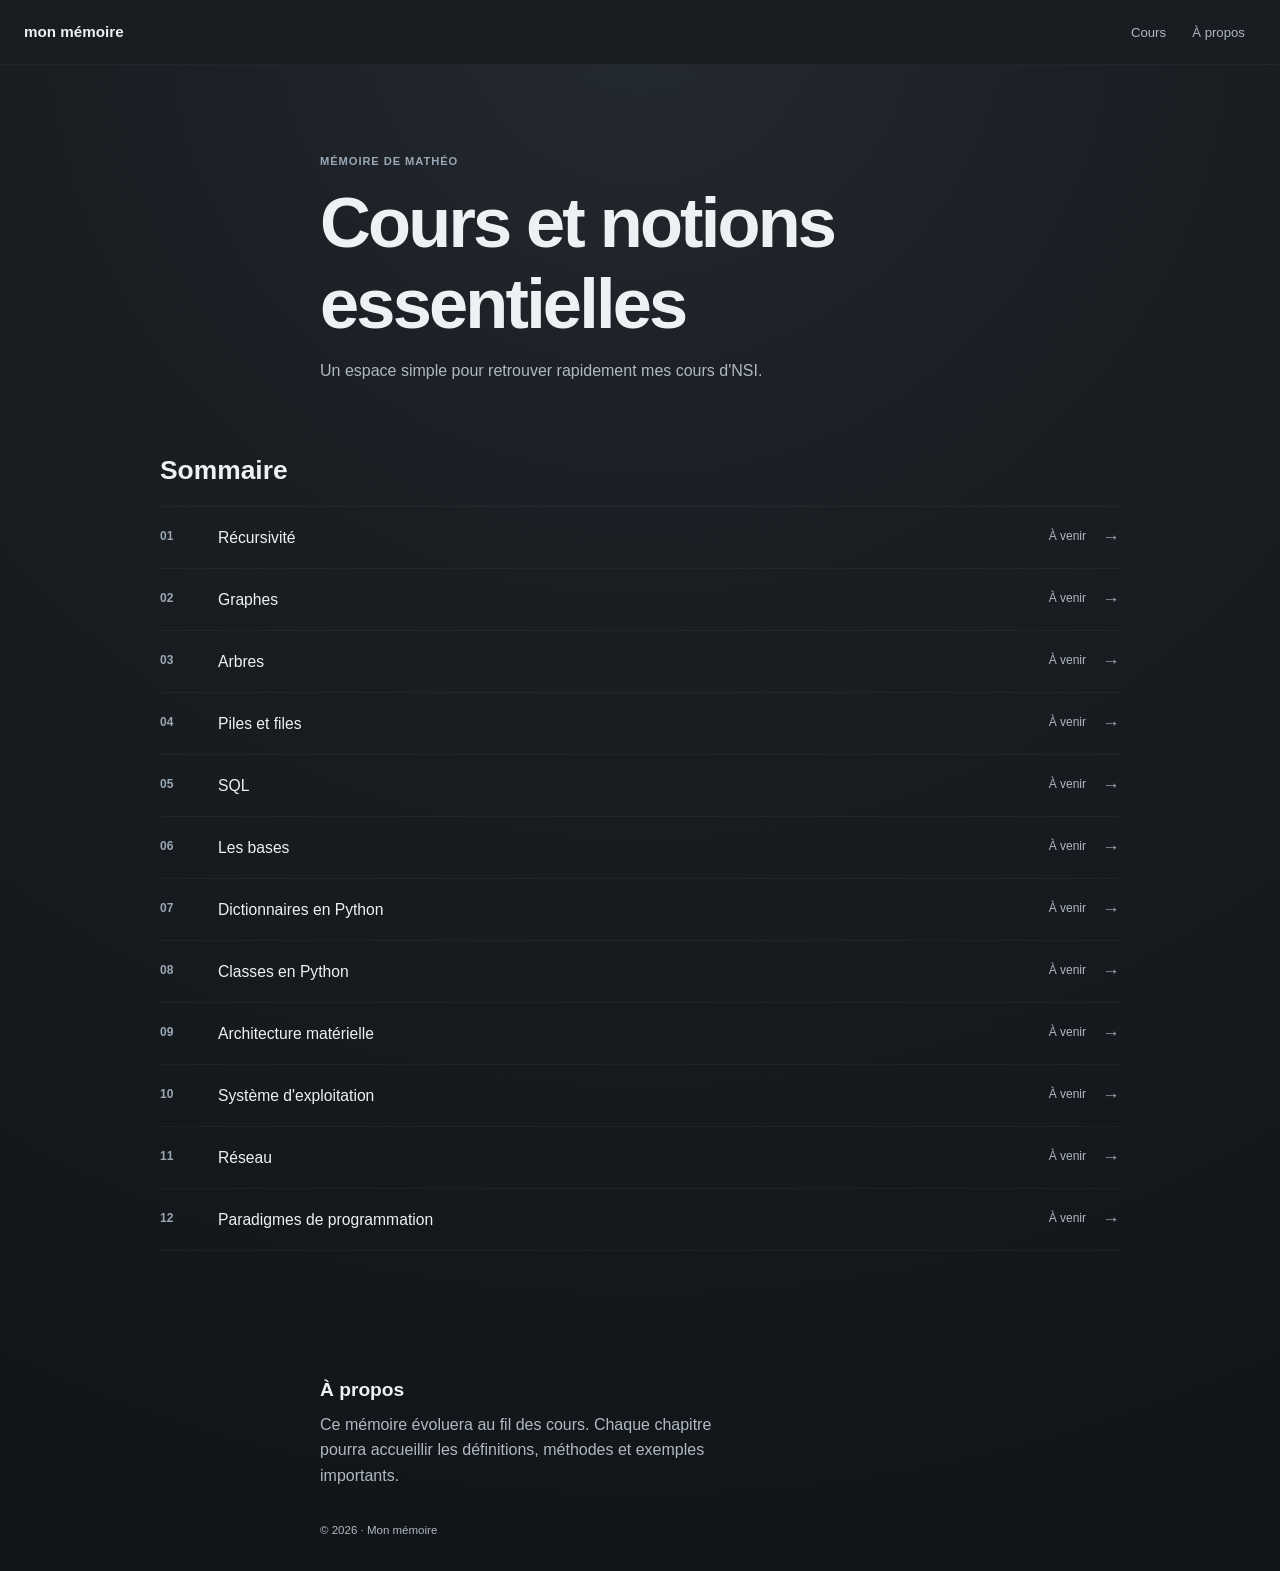
==== commit 158a761a: "Ajuster la mise en page du mémoire" ====
--- a/index.html
+++ b/index.html
@@ -22,7 +22,7 @@
     <section class="intro" aria-labelledby="page-title">
       <p class="kicker">Mémoire de Mathéo</p>
       <h1 id="page-title">Cours et notions essentielles</h1>
-      <p class="intro-text">Un espace simple pour retrouver rapidement mes cours d'informatique.</p>
+      <p class="intro-text">Un espace simple pour retrouver rapidement mes cours d'NSI.</p>
     </section>
 
     <section id="cours" class="chapters" aria-labelledby="chapters-title">
@@ -45,11 +45,12 @@
       </div>
     </section>
 
-    <section id="a-propos" class="about" aria-labelledby="about-title">
-      <h2 id="about-title">À propos</h2>
-      <p>Ce mémoire évoluera au fil des cours. Chaque chapitre pourra accueillir les définitions, méthodes et exemples importants.</p>
-    </section>
   </main>
+
+  <section id="a-propos" class="about" aria-labelledby="about-title">
+    <h2 id="about-title">À propos</h2>
+    <p>Ce mémoire évoluera au fil des cours. Chaque chapitre pourra accueillir les définitions, méthodes et exemples importants.</p>
+  </section>
 
   <footer class="site-footer"><p>© 2026 · Mon mémoire</p></footer>
 </body>
--- a/style.css
+++ b/style.css
@@ -1,11 +1,11 @@
 :root {
-  --ink: #1d2a3a;
-  --muted: #718096;
-  --paper: #f7f9fc;
-  --surface: #ffffff;
-  --accent: #2f75a5;
-  --accent-soft: #eaf3f8;
-  --line: #dce5ed;
+  --ink: #eef1f4;
+  --muted: #afb9c4;
+  --paper: #1a1d22;
+  --surface: #22272e;
+  --accent: #9aa7b5;
+  --accent-soft: rgba(154, 167, 181, 0.12);
+  --line: #363d47;
   --max-width: 960px;
 }
 
@@ -20,7 +20,7 @@
 body {
   margin: 0;
   color: var(--ink);
-  background: var(--paper);
+  background: radial-gradient(circle at top, #242a31 0%, var(--paper) 35%, #111417 100%);
   font-family: "Trebuchet MS", Arial, sans-serif;
   line-height: 1.6;
 }
@@ -33,22 +33,39 @@
   position: sticky;
   top: 0;
   z-index: 1;
-  border-bottom: 1px solid var(--line);
-  background: rgba(255, 255, 255, 0.94);
+  border-bottom: 1px solid rgba(255, 255, 255, 0.04);
+  background: rgba(26, 29, 34, 0.9);
+  backdrop-filter: blur(10px);
 }
 
 .header-inner,
-.page-shell,
 .site-footer {
   width: min(calc(100% - 3rem), var(--max-width));
-  margin: 0 auto;
 }
 
 .header-inner {
+  width: 100%;
   display: flex;
   align-items: center;
   justify-content: space-between;
   min-height: 64px;
+  margin: 0;
+  padding: 0 1.5rem;
+}
+
+.page-shell {
+  width: 100%;
+  margin: 0;
+  min-height: calc(100vh - 64px);
+}
+
+.site-footer {
+  width: min(calc(100% - 3rem), 430px);
+  margin: 0 0 0 20rem;
+  padding: 0 0 2rem;
+  color: var(--muted);
+  font-size: 0.72rem;
+  text-align: left;
 }
 
 .brand {
@@ -78,6 +95,8 @@
 }
 
 .intro {
+  width: min(calc(100% - 3rem), 650px);
+  margin-left: 20rem;
   padding: 5.5rem 0 4.5rem;
 }
 
@@ -120,6 +139,8 @@
 }
 
 .chapters {
+  width: min(calc(100% - 3rem), var(--max-width));
+  margin: 0 auto;
   padding-bottom: 5rem;
 }
 
@@ -141,7 +162,7 @@
 }
 
 .chapter-list {
-  border-top: 1px solid var(--line);
+  border-top: 1px solid rgba(255, 255, 255, 0.04);
 }
 
 .chapter {
@@ -151,7 +172,7 @@
   gap: 1rem;
   min-height: 62px;
   padding: 0.65rem 0;
-  border-bottom: 1px solid var(--line);
+  border-bottom: 1px solid rgba(255, 255, 255, 0.04);
   text-decoration: none;
 }
 
@@ -186,20 +207,40 @@
 }
 
 .about {
-  max-width: 680px;
-  padding: 4rem 0 5rem;
-  border-top: 1px solid var(--line);
+  width: min(calc(100% - 3rem), 430px);
+  max-width: 430px;
+  margin: 3rem 0 0 20rem;
+  margin-right: auto;
+  padding: 0 0 2rem;
+  border-top: none;
+  text-align: left;
 }
 
 .about h2 {
   margin-top: 0.45rem;
   margin-bottom: 0.7rem;
+  font-size: 1.2rem;
 }
 
 .about p {
-  max-width: 520px;
+  width: 100%;
+  max-width: 420px;
   margin-bottom: 0;
   color: var(--muted);
+}
+
+@media (max-width: 700px) {
+  .intro,
+  .about,
+  .site-footer {
+    width: calc(100% - 3rem);
+    margin-left: 1.5rem;
+  }
+}
+
+.site-footer p {
+  margin: 0;
+  text-align: left;
 }
 
 .course-page {
@@ -233,15 +274,6 @@
   background: var(--accent-soft);
 }
 
-.site-footer {
-  padding: 1.25rem 0 2rem;
-  color: var(--muted);
-  font-size: 0.72rem;
-}
-
-.site-footer p {
-  margin: 0;
-}
 
 @media (max-width: 620px) {
   .header-inner,
